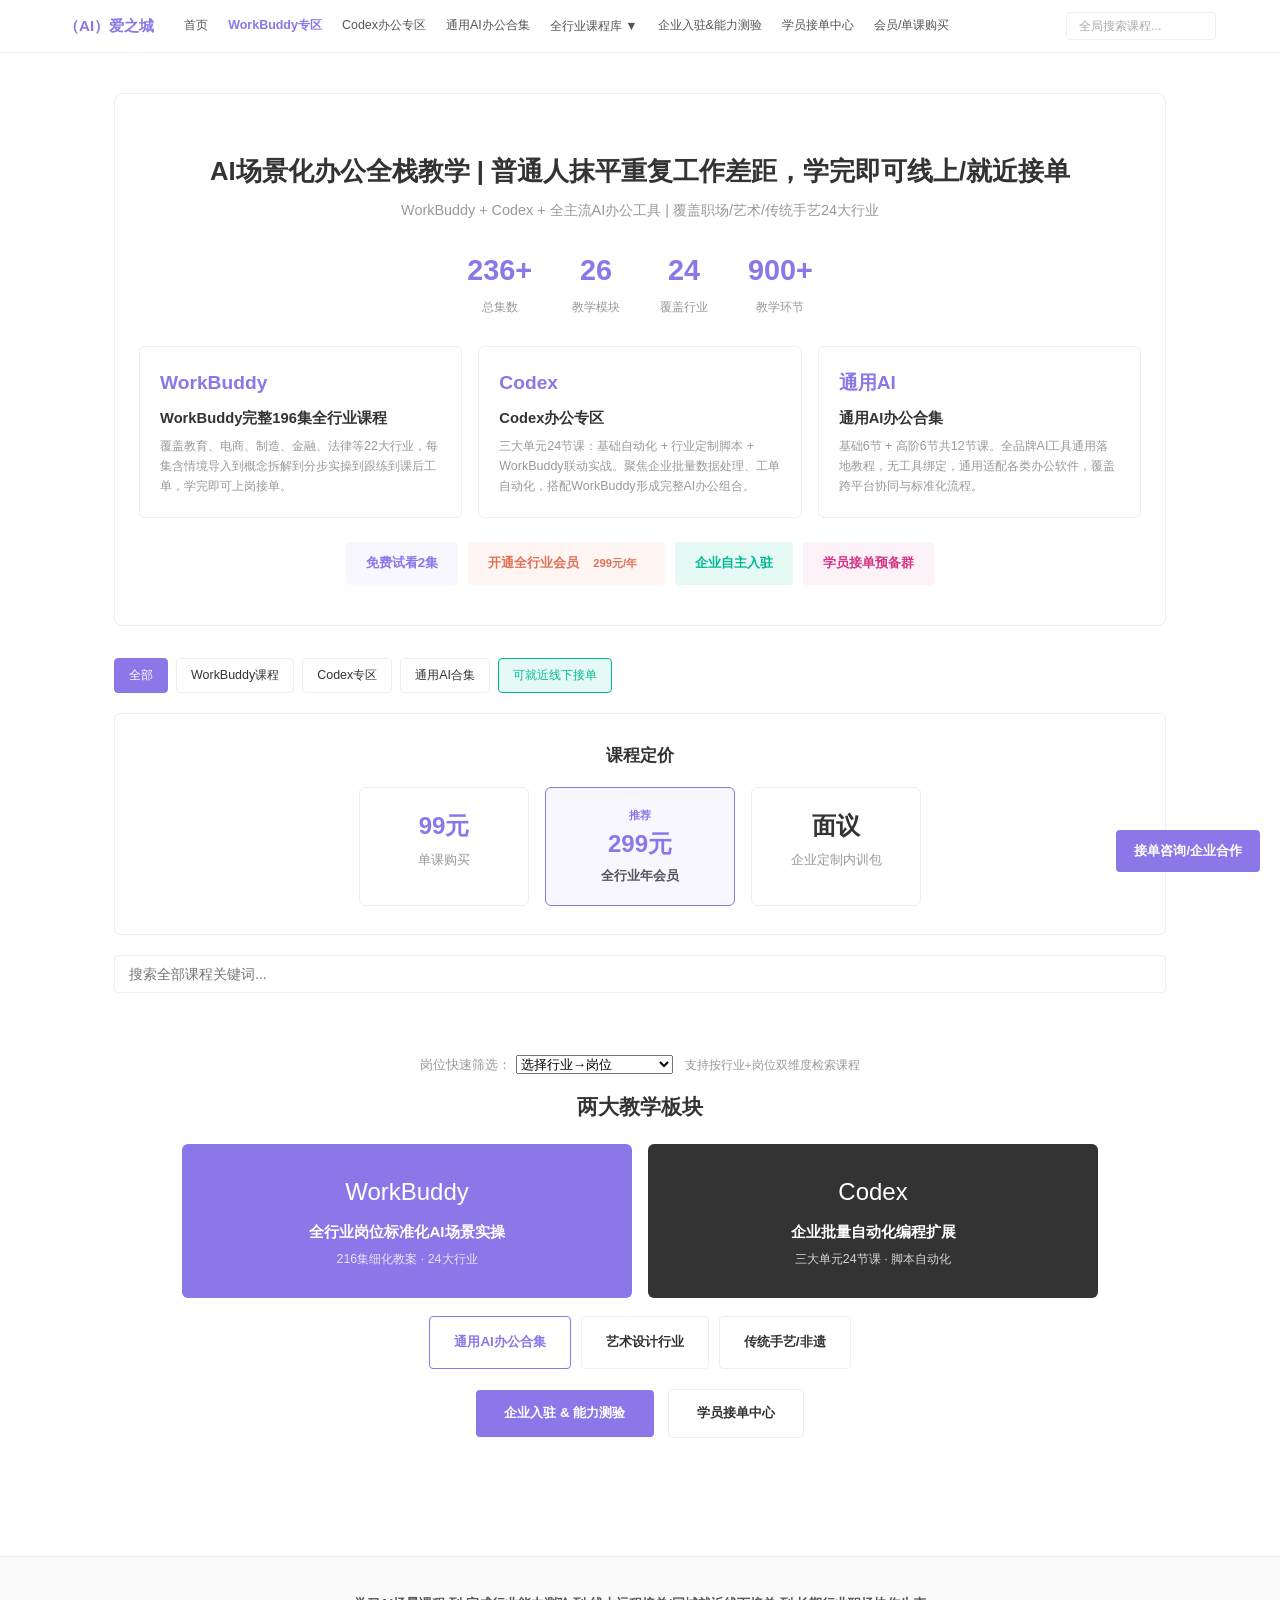
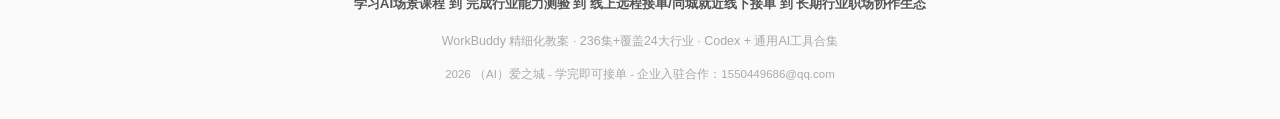
==== index.html @ 42a052f2 "rename: Codex编程办公专区 -> Codex办公专区" ====
<!DOCTYPE html>
<html lang="zh-CN">
<head>
<meta charset="UTF-8">
<meta name="viewport" content="width=device-width, initial-scale=1.0">
<title>（AI）爱之城 | WorkBuddy+Codex双板块</title>
<link rel="stylesheet" href="styles.css">
<style>

</style>
</head>
<body>
<div class="top-nav">
  <div class="top-nav-inner">
    <a href="index.html" class="logo">（AI）爱之城</a>
    <div class="nav-links">
      <a href="index.html">首页</a>
      <a href="workbuddy.html" class="accent">WorkBuddy专区</a>
      <a href="codex.html">Codex办公专区</a>
      <a href="ai-universal.html">通用AI办公合集</a>
      <div class="dropdown">
        <button class="dropbtn">全行业课程库 ▼</button>
        <div class="dropdown-content">
          <a href="workbuddy.html?ch=0">通用基础入门</a><a href="workbuddy.html?ch=1">教育/培训</a>
          <a href="workbuddy.html?ch=2">电商/零售</a><a href="workbuddy.html?ch=3">制造业/供应链</a>
          <a href="workbuddy.html?ch=4">商务/企业服务</a><a href="workbuddy.html?ch=5">IT/科技</a>
          <a href="workbuddy.html?ch=6">金融/财会</a><a href="workbuddy.html?ch=7">创意/营销</a>
          <a href="workbuddy.html?ch=8">医疗/卫生</a><a href="workbuddy.html?ch=9">法律/咨询</a>
          <a href="workbuddy.html?ch=10">新媒体/内容创作</a><a href="workbuddy.html?ch=11">餐饮/酒店</a>
          <a href="workbuddy.html?ch=12">房地产/建筑</a><a href="workbuddy.html?ch=13">物流/运输</a>
          <a href="workbuddy.html?ch=14">游戏/娱乐</a><a href="workbuddy.html?ch=15">农业/食品</a>
          <a href="workbuddy.html?ch=16">政府/公共服务</a><a href="workbuddy.html?ch=17">科研/学术</a>
          <a href="workbuddy.html?ch=18">Skills开发</a><a href="workbuddy.html?ch=19">Prompt Engineering</a>
          <a href="workbuddy.html?ch=20">AI工作流自动化</a><a href="workbuddy.html?ch=21">数据分析进阶</a>
          <a href="workbuddy.html?ch=22">AI安全与合规</a>
          <a href="workbuddy.html?ch=23">艺术设计行业</a><a href="workbuddy.html?ch=24">传统手艺/非遗</a>
        </div>
      </div>
      <a href="enterprise.html">企业入驻&amp;能力测验</a>
      <a href="order-center.html">学员接单中心</a>
      <a href="enterprise.html#pricing">会员/单课购买</a>
    </div>
    <div class="nav-search">
      <input type="text" id="navSearch" placeholder="全局搜索课程..." oninput="applyFilters()">
    </div>
  </div>
</div>
<div class="container">
<div class="header" id="home">
  <h1>AI场景化办公全栈教学 | 普通人抹平重复工作差距，学完即可线上/就近接单</h1>
  <p>WorkBuddy + Codex + 全主流AI办公工具 | 覆盖职场/艺术/传统手艺24大行业</p>
  <div class="stats">
    <div class="stat"><div class="num">236+</div><div class="label">总集数</div></div>
    <div class="stat"><div class="num">26</div><div class="label">教学模块</div></div>
    <div class="stat"><div class="num">24</div><div class="label">覆盖行业</div></div>
    <div class="stat"><div class="num">900+</div><div class="label">教学环节</div></div>
  </div>
  <div class="banner-cards">
    <div class="banner-card">
      <div class="bc-icon">WorkBuddy</div>
      <div class="bc-title">WorkBuddy完整196集全行业课程</div>
      <div class="bc-desc">覆盖教育、电商、制造、金融、法律等22大行业，每集含情境导入到概念拆解到分步实操到跟练到课后工单，学完即可上岗接单。</div>
    </div>
    <div class="banner-card">
      <div class="bc-icon">Codex</div>
      <div class="bc-title">Codex办公专区</div>
      <div class="bc-desc">三大单元24节课：基础自动化 + 行业定制脚本 + WorkBuddy联动实战。聚焦企业批量数据处理、工单自动化，搭配WorkBuddy形成完整AI办公组合。</div>
    </div>
    <div class="banner-card">
      <div class="bc-icon">通用AI</div>
      <div class="bc-title">通用AI办公合集</div>
      <div class="bc-desc">基础6节 + 高阶6节共12节课。全品牌AI工具通用落地教程，无工具绑定，通用适配各类办公软件，覆盖跨平台协同与标准化流程。</div>
    </div>
  </div>
  <div class="cta-row">
    <a href="index.html" class="cta-btn cta-free">免费试看2集</a>
    <a href="index.html" class="cta-btn cta-vip">开通全行业会员 <span class="price-tag price-299">299元/年</span></a>
    <a href="enterprise.html" class="cta-btn cta-enterprise">企业自主入驻</a>
    <a href="index.html" class="cta-btn cta-group">学员接单预备群</a>
  </div>
</div>



<div class="tag-bar" style="margin-top:12px;">
  <span class="tag-item active" onclick="tagFilter('all',this)">全部</span>
  <span class="tag-item" onclick="tagFilter('wb',this)">WorkBuddy课程</span>
  <span class="tag-item" onclick="tagFilter('codex',this)">Codex专区</span>
  <span class="tag-item" onclick="tagFilter('genai',this)">通用AI合集</span>
  <span class="tag-item tag-local" onclick="tagFilter('local',this)">可就近线下接单</span>
</div>



<div style="text-align:center;padding:28px 0;background:#fff;border:1px solid var(--border);border-radius:6px;margin:20px 0;">
<h3 style="font-size:1.05rem;margin-bottom:16px;font-weight:700;">课程定价</h3>
<div style="display:flex;gap:16px;justify-content:center;flex-wrap:wrap;">
<div style="background:var(--bg);border:1px solid var(--border);border-radius:6px;padding:18px;width:170px;">
<div style="font-size:1.5rem;font-weight:700;color:var(--accent);">99元</div>
<div style="font-size:0.82rem;color:var(--sub);margin-top:2px;">单课购买</div>
</div>
<div style="background:var(--accent-light);border:1px solid var(--accent);border-radius:6px;padding:18px;width:190px;">
<div style="font-size:0.68rem;color:var(--accent);font-weight:600;">推荐</div>
<div style="font-size:1.5rem;font-weight:700;color:var(--accent);">299元</div>
<div style="font-size:0.82rem;color:#555;font-weight:600;">全行业年会员</div>
</div>
<div style="background:var(--bg);border:1px solid var(--border);border-radius:6px;padding:18px;width:170px;">
<div style="font-size:1.5rem;font-weight:700;color:var(--text);">面议</div>
<div style="font-size:0.82rem;color:var(--sub);margin-top:2px;">企业定制内训包</div>
</div>
</div>
</div>
<div class="search-bar" style="margin:16px 0;"><input type="text" id="q" placeholder="搜索全部课程关键词..." oninput="var v=this.value.trim();if(v)window.location.href='workbuddy.html?q='+encodeURIComponent(v)"></div>
<div style="text-align:center;padding:30px 0;">

<div class="pos-filter" style="margin:12px 0;text-align:center;">
  <span style="font-size:0.82rem;color:var(--sub);">岗位快速筛选：</span>
  <select onchange="var v=this.value;if(v){var parts=v.split('|');window.location.href='workbuddy.html?ch='+parts[0];}">
    <option value="">选择行业→岗位</option>
    <option value="1|1">教育-教务管理专员</option><option value="1|2">教育-课程设计师</option>
    <option value="2|1">电商-电商运营专员</option><option value="2|2">电商-电商美工</option>
    <option value="3|1">制造-生产文员</option><option value="3|2">制造-质检专员</option>
    <option value="4|1">商务-商务助理</option><option value="4|2">商务-客户成功专员</option>
    <option value="5|1">IT-运维工程师助理</option><option value="5|2">IT-测试工程师助理</option>
    <option value="6|1">财会-出纳</option><option value="6|2">财会-税务会计</option>
    <option value="7|1">营销-文案策划</option><option value="7|2">营销-社媒运营</option>
    <option value="8|1">医疗-医疗文书专员</option>
    <option value="9|1">法律-法务助理</option>
    <option value="10|1">新媒体-内容编辑</option><option value="10|2">新媒体-视频剪辑助理</option>
    <option value="11|1">餐饮-门店店长助理</option>
    <option value="12|1">房地产-房产经纪人助理</option>
    <option value="13|1">物流-物流调度员</option>
    <option value="14|1">游戏-游戏运营</option>
    <option value="15|1">农业-农业数据员</option>
    <option value="16|1">政府-行政文秘</option>
    <option value="17|1">科研-科研助理</option>
    <option value="23|1">艺术设计-平面设计师</option><option value="23|2">艺术设计-短视频剪辑师</option>
    <option value="24|1">传统手艺-手作匠人</option><option value="24|2">传统手艺-线上运营专员</option>
  </select>
  <span style="font-size:0.72rem;color:var(--sub);margin-left:8px;">支持按行业+岗位双维度检索课程</span>
</div>

<h2 style="font-size:1.3rem;margin-bottom:20px;">两大教学板块</h2>
<div style="display:flex;gap:16px;justify-content:center;flex-wrap:wrap;">
<a href="workbuddy.html" style="flex:1;min-width:280px;max-width:450px;background:var(--accent);color:white;border-radius:6px;padding:28px;text-decoration:none;transition:opacity 0.15s;"><div style="font-size:1.5rem;margin-bottom:6px;">WorkBuddy</div><div style="font-size:0.95rem;font-weight:600;">全行业岗位标准化AI场景实操</div><div style="font-size:0.78rem;opacity:0.8;margin-top:4px;">216集细化教案 · 24大行业</div></a>
<a href="codex.html" style="flex:1;min-width:280px;max-width:450px;background:var(--text);color:white;border-radius:6px;padding:28px;text-decoration:none;transition:opacity 0.15s;"><div style="font-size:1.5rem;margin-bottom:6px;">Codex</div><div style="font-size:0.95rem;font-weight:600;">企业批量自动化编程扩展</div><div style="font-size:0.78rem;opacity:0.8;margin-top:4px;">三大单元24节课 · 脚本自动化</div></a>
</div>
<div style="display:flex;gap:10px;justify-content:center;flex-wrap:wrap;margin-top:18px;">
<a href="ai-universal.html" style="background:#fff;border:1px solid var(--accent);border-radius:4px;padding:14px 24px;text-decoration:none;color:var(--accent);font-weight:600;font-size:0.84rem;">通用AI办公合集</a>
<a href="workbuddy.html?ch=23" style="background:#fff;border:1px solid var(--border);border-radius:4px;padding:14px 24px;text-decoration:none;color:var(--text);font-weight:600;font-size:0.84rem;">艺术设计行业</a>
<a href="workbuddy.html?ch=24" style="background:#fff;border:1px solid var(--border);border-radius:4px;padding:14px 24px;text-decoration:none;color:var(--text);font-weight:600;font-size:0.84rem;">传统手艺/非遗</a>
</div>
<div style="margin-top:20px;">
<a href="enterprise.html" style="display:inline-block;background:var(--accent);color:white;border-radius:4px;padding:12px 28px;text-decoration:none;font-weight:600;font-size:0.84rem;">企业入驻 & 能力测验</a>
<a href="order-center.html" style="display:inline-block;margin-left:10px;background:#fff;border:1px solid var(--border);color:var(--text);border-radius:4px;padding:12px 28px;text-decoration:none;font-weight:600;font-size:0.84rem;">学员接单中心</a>
</div>
</div>
</div>
<div class="footer-enhanced">
  <div class="footer-path">学习AI场景课程 到 完成行业能力测验 到 线上远程接单/同城就近线下接单 到 长期行业职场协作生态</div>
  <p style="margin-top:10px;">WorkBuddy 精细化教案 · 236集+覆盖24大行业 · Codex + 通用AI工具合集</p>
  <p style="margin-top:6px;font-size:0.72rem;">2026 （AI）爱之城 - 学完即可接单 - 企业入驻合作：1550449686@qq.com</p>
</div>
<a href="enterprise.html" class="float-btn">接单咨询/企业合作</a>
<script>

</script>
</body>
</html>
---- styles.css ----
/* V8.0 Minimalist Design System */
:root {
  --bg: #ffffff;
  --card: #ffffff;
  --text: #333;
  --sub: #999;
  --border: #eee;
  --accent: #8b77e8;
  --accent-light: #f8f6ff;
  --green: #00b894;
  --gold: #e17055;
  --gold-light: #fff5f3;
}

* { margin: 0; padding: 0; box-sizing: border-box; }

body {
  font-family: -apple-system, BlinkMacSystemFont, 'Segoe UI', 'PingFang SC', 'Microsoft YaHei', sans-serif;
  background: var(--bg);
  color: var(--text);
  line-height: 1.7;
  font-size: 15px;
}

.container { max-width: 1100px; margin: 0 auto; padding: 40px 24px; }

/* ====== Navigation ====== */
.top-nav {
  background: #fff;
  border-bottom: 1px solid var(--border);
  position: sticky;
  top: 0;
  z-index: 1000;
}
.top-nav-inner {
  max-width: 1200px;
  margin: 0 auto;
  display: flex;
  align-items: center;
  padding: 0 24px;
  height: 52px;
  gap: 4px;
}
.top-nav .logo {
  font-weight: 700;
  font-size: 0.95rem;
  color: var(--accent);
  text-decoration: none;
  margin-right: 16px;
  white-space: nowrap;
}
.top-nav .nav-links { display: flex; align-items: center; gap: 0; flex-wrap: wrap; flex: 1; }
.top-nav .nav-links a, .top-nav .dropbtn {
  color: #555;
  text-decoration: none;
  font-size: 0.78rem;
  padding: 8px 10px;
  border-radius: 4px;
  white-space: nowrap;
  transition: all 0.15s;
  cursor: pointer;
  border: none;
  background: none;
  font-family: inherit;
}
.top-nav .nav-links a:hover, .top-nav .dropbtn:hover { color: var(--accent); background: var(--accent-light); }
.top-nav .nav-links a.accent { color: var(--accent); font-weight: 600; }
.top-nav .nav-search { margin-left: auto; }
.top-nav .nav-search input {
  padding: 6px 12px;
  border: 1px solid var(--border);
  border-radius: 4px;
  font-size: 0.78rem;
  width: 150px;
  background: var(--bg);
  color: var(--text);
  outline: none;
  transition: border-color 0.2s;
}
.top-nav .nav-search input:focus { border-color: var(--accent); }
.top-nav .nav-search input::placeholder { color: #aaa; }

.dropdown { position: relative; display: inline-block; }
.dropdown-content {
  display: none;
  position: absolute;
  top: 100%;
  left: 0;
  background: #fff;
  min-width: 280px;
  border: 1px solid var(--border);
  border-radius: 6px;
  box-shadow: 0 2px 8px rgba(0,0,0,0.06);
  z-index: 1001;
  padding: 6px 0;
  columns: 2;
}
.dropdown:hover .dropdown-content { display: block; }
.dropdown-content a {
  display: block;
  padding: 6px 14px;
  font-size: 0.74rem;
  color: #555;
  text-decoration: none;
  break-inside: avoid;
}
.dropdown-content a:hover { background: var(--accent-light); color: var(--accent); }

@media(max-width:768px){
  .top-nav-inner { flex-wrap: wrap; height: auto; padding: 8px 12px; }
  .top-nav .nav-search { margin-left: 0; width: 100%; }
  .top-nav .nav-search input { width: 100%; }
}

/* ====== Header/Banner ====== */
.header {
  text-align: center;
  padding: 60px 24px 40px;
  background: #fff;
  border: 1px solid var(--border);
  border-radius: 8px;
  margin-bottom: 32px;
}
.header h1 {
  font-size: 1.6rem;
  font-weight: 700;
  color: var(--text);
  margin-bottom: 8px;
  line-height: 1.4;
}
.header p { color: var(--sub); font-size: 0.9rem; }
.header .stats {
  display: flex;
  justify-content: center;
  gap: 40px;
  margin-top: 24px;
  flex-wrap: wrap;
}
.header .stat { text-align: center; }
.header .stat .num { font-size: 1.8rem; font-weight: 700; color: var(--accent); }
.header .stat .label { font-size: 0.78rem; color: var(--sub); margin-top: 2px; }

/* ====== Banner Cards ====== */
.banner-cards {
  display: grid;
  grid-template-columns: repeat(3, 1fr);
  gap: 16px;
  margin-top: 28px;
}
.banner-card {
  background: var(--bg);
  border: 1px solid var(--border);
  border-radius: 6px;
  padding: 20px;
  text-align: left;
}
.banner-card .bc-icon { font-size: 1.2rem; margin-bottom: 6px; color: var(--accent); font-weight: 700; }
.banner-card .bc-title { font-weight: 700; font-size: 0.92rem; margin-bottom: 6px; color: var(--text); }
.banner-card .bc-desc { font-size: 0.78rem; color: var(--sub); line-height: 1.6; }
@media(max-width:768px){ .banner-cards{grid-template-columns:1fr;} }

/* ====== CTA Buttons ====== */
.cta-row { display: flex; gap: 10px; margin-top: 24px; flex-wrap: wrap; justify-content: center; }
.cta-btn {
  display: inline-flex;
  align-items: center;
  gap: 6px;
  padding: 10px 20px;
  border-radius: 4px;
  font-weight: 600;
  font-size: 0.84rem;
  text-decoration: none;
  transition: all 0.15s;
  border: none;
  cursor: pointer;
}
.cta-free { background: var(--accent-light); color: var(--accent); }
.cta-free:hover { background: #e8e0ff; }
.cta-vip { background: var(--gold-light); color: var(--gold); }
.cta-vip:hover { background: #ffe8e0; }
.cta-enterprise { background: #e6faf5; color: var(--green); }
.cta-enterprise:hover { background: #d0f5ea; }
.cta-group { background: #fdf2f8; color: #d63384; }
.cta-group:hover { background: #fce4ec; }

/* ====== Search & Tags ====== */
.search-bar { display: flex; gap: 10px; margin-bottom: 20px; flex-wrap: wrap; }
.search-bar input {
  flex: 1;
  min-width: 200px;
  padding: 10px 14px;
  border: 1px solid var(--border);
  border-radius: 4px;
  font-size: 0.88rem;
  outline: none;
  background: #fff;
  transition: border-color 0.2s;
}
.search-bar input:focus { border-color: var(--accent); }
.search-bar select {
  padding: 10px 14px;
  border: 1px solid var(--border);
  border-radius: 4px;
  font-size: 0.88rem;
  background: #fff;
}

.tag-bar { display: flex; gap: 8px; margin-bottom: 20px; flex-wrap: wrap; }
.tag-item {
  padding: 6px 14px;
  border-radius: 4px;
  font-size: 0.78rem;
  cursor: pointer;
  border: 1px solid var(--border);
  background: #fff;
  transition: all 0.15s;
}
.tag-item:hover { border-color: var(--accent); color: var(--accent); }
.tag-item.active { background: var(--accent); color: #fff; border-color: var(--accent); }
.tag-local { background: #e6faf5; color: var(--green); border-color: var(--green); }

/* ====== Chapter Tabs ====== */
.ch-tabs { display: flex; gap: 4px; margin-bottom: 20px; flex-wrap: wrap; }
.ch-tabs button {
  padding: 6px 12px;
  border: 1px solid var(--border);
  border-radius: 4px;
  cursor: pointer;
  font-size: 0.76rem;
  background: #fff;
  color: var(--sub);
  white-space: nowrap;
  transition: all 0.15s;
}
.ch-tabs button:hover { border-color: var(--accent); color: var(--accent); }
.ch-tabs button.active { background: var(--accent); color: #fff; border-color: var(--accent); }

/* ====== TOC Table ====== */
.toc {
  background: var(--card);
  border: 1px solid var(--border);
  border-radius: 6px;
  padding: 24px;
  margin-bottom: 28px;
  overflow-x: auto;
}
.toc h3 { font-size: 1rem; margin-bottom: 14px; font-weight: 700; }
.toc table { width: 100%; border-collapse: collapse; }
.toc th { text-align: left; padding: 8px 10px; border-bottom: 1px solid var(--border); font-size: 0.78rem; color: var(--sub); font-weight: 600; }
.toc td { padding: 8px 10px; border-bottom: 1px solid #f5f5f5; font-size: 0.84rem; }

/* ====== Category Grid & Cards ====== */
.category-grid {
  display: grid;
  grid-template-columns: repeat(auto-fill, minmax(480px, 1fr));
  gap: 20px;
}
.category-card {
  background: var(--card);
  border: 1px solid var(--border);
  border-radius: 8px;
  padding: 24px;
}
.category-card.hidden { display: none; }
.card-header {
  display: flex;
  align-items: center;
  gap: 10px;
  margin-bottom: 12px;
  cursor: pointer;
  user-select: none;
}
.card-header:hover { background: #fafafa; border-radius: 4px; }
.card-emoji { font-size: 1.1rem; line-height: 1; font-weight: 500; color: var(--accent); }
.card-title { font-size: 1rem; font-weight: 700; }
.card-sub { font-size: 0.78rem; color: var(--sub); }
.card-toggle { font-size: 1rem; margin-left: auto; transition: transform 0.2s; color: var(--sub); }
.category-card.collapsed .ep-list,
.category-card.collapsed .order-hint,
.category-card.collapsed .ability-test-block { display: none; }
.category-card.collapsed .card-toggle { transform: rotate(-90deg); }

/* ====== Episode List ====== */
.ep-list { list-style: none; }
.ep-item {
  border-radius: 4px;
  margin-bottom: 4px;
  border: 1px solid transparent;
}
.ep-item.hidden { display: none; }
.ep-head {
  display: flex;
  align-items: center;
  gap: 8px;
  padding: 8px 10px;
  cursor: pointer;
  user-select: none;
  border-radius: 4px;
  transition: background 0.15s;
}
.ep-head:hover { background: #f8f8f8; }
.ep-num { font-size: 0.78rem; color: var(--accent); font-weight: 600; min-width: 42px; }
.ep-info { flex: 1; min-width: 0; }
.ep-title { font-weight: 600; font-size: 0.85rem; color: var(--text); }
.ep-meta { font-size: 0.72rem; color: var(--sub); }
.ep-arr { font-size: 0.7rem; color: var(--sub); transition: transform 0.2s; }
.ep-item.open .ep-arr { transform: rotate(180deg); }
.ep-body { display: none; padding: 0 10px 10px; }
.ep-item.open .ep-body { display: block; }
.ep-body .seg { margin-top: 8px; }
.ep-body .sn { font-weight: 600; font-size: 0.8rem; color: var(--accent); }
.ep-body .sc { font-size: 0.78rem; color: #555; line-height: 1.7; margin-top: 2px; }

/* ====== Work Order Block ====== */
.work-order-block {
  border: 1px dashed var(--border);
  border-radius: 4px;
  padding: 14px;
  margin-top: 12px;
  background: #fafafa;
}
.work-order-block .wo-title { font-weight: 700; font-size: 0.84rem; color: var(--text); margin-bottom: 4px; }
.work-order-block .wo-desc { font-size: 0.76rem; color: var(--sub); line-height: 1.6; }
.work-order-block .wo-btn {
  display: inline-block;
  margin-top: 8px;
  padding: 6px 16px;
  background: #fff;
  border: 1px solid var(--accent);
  color: var(--accent);
  border-radius: 4px;
  font-size: 0.74rem;
  font-weight: 600;
  text-decoration: none;
  transition: all 0.15s;
}
.work-order-block .wo-btn:hover { background: var(--accent); color: #fff; }

/* ====== Ability Test Block ====== */
.ability-test-block {
  border: 1px solid var(--border);
  border-radius: 6px;
  padding: 18px;
  margin-top: 18px;
  background: var(--card);
}
.ability-test-block .at-title { font-weight: 700; color: var(--accent); font-size: 0.88rem; margin-bottom: 4px; }
.ability-test-block .at-desc { font-size: 0.76rem; color: var(--sub); line-height: 1.6; }
.ability-test-block .at-btns { display: flex; gap: 10px; margin-top: 12px; flex-wrap: wrap; }
.at-btn { padding: 8px 18px; border-radius: 4px; font-size: 0.78rem; font-weight: 600; text-decoration: none; transition: all 0.15s; cursor: pointer; display: inline-block; }
.at-btn-free { background: var(--accent); color: #fff; border: 1px solid var(--accent); }
.at-btn-free:hover { opacity: 0.88; }
.at-btn-pro { background: #fff; border: 1px solid var(--accent); color: var(--accent); }
.at-btn-pro:hover { background: var(--accent-light); }

/* ====== Job Panel ====== */
.job-panel {
  margin-top: 16px;
  border: 1px solid var(--border);
  border-radius: 6px;
  overflow: hidden;
}
.job-header {
  cursor: pointer;
  padding: 10px 14px;
  background: #fafafa;
  font-weight: 600;
  font-size: 0.84rem;
  color: var(--accent);
  display: flex;
  align-items: center;
  gap: 6px;
  user-select: none;
  border-bottom: 1px solid var(--border);
}
.job-header:hover { background: var(--accent-light); }
.job-icon { font-size: 0.85rem; transition: transform 0.2s; }
.job-panel.job-open .job-icon { transform: rotate(45deg); }
.job-body { display: none; padding: 16px; }
.job-panel.job-open .job-body { display: block; }
.job-layer { margin-bottom: 16px; }
.job-layer-title {
  font-weight: 700;
  font-size: 0.84rem;
  color: var(--text);
  padding-bottom: 6px;
  border-bottom: 1px solid var(--border);
  margin-bottom: 10px;
}
.job-dept {
  margin: 8px 0 8px 20px;
  padding: 0;
  border-left: 1px solid var(--border);
  padding-left: 12px;
}
.job-dept-title { font-weight: 600; font-size: 0.78rem; color: #555; margin-bottom: 4px; }
.job-item {
  border-bottom: 1px solid #f5f5f5;
  padding: 10px 0;
  margin-bottom: 0;
}
.job-item:last-child { border-bottom: none; }
.job-pos { font-weight: 600; font-size: 0.8rem; color: var(--text); display: flex; align-items: center; gap: 6px; }
.job-badge {
  font-size: 0.62rem;
  background: var(--accent-light);
  color: var(--accent);
  padding: 1px 6px;
  border-radius: 3px;
  font-weight: 600;
}
.job-sc { font-size: 0.76rem; color: var(--sub); line-height: 1.8; margin-top: 4px; }
.job-note { font-size: 0.68rem; color: #bbb; margin-top: 4px; }

/* ====== Positions Section (legacy, now replaced by job-panel) ====== */
.positions-section { margin-top: 12px; border-top: 1px solid var(--border); padding-top: 8px; }
.pos-section-header { cursor: pointer; padding: 8px 12px; background: #fafafa; border-radius: 4px; font-weight: 600; font-size: 0.84rem; color: var(--accent); display: flex; align-items: center; gap: 6px; border: 1px solid var(--border); }
.pos-section-header:hover { background: var(--accent-light); }
.pos-section-body { display: none; }
.positions-section.pos-section-open .pos-section-body { display: block; }
.position-card { border: 1px solid var(--border); border-radius: 4px; margin: 6px 0; background: #fafafa; }
.pos-header { cursor: pointer; padding: 8px 12px; display: flex; align-items: center; gap: 6px; }
.pos-header:hover { background: #f0f0f0; }
.position-card.pos-open .pos-icon { transform: rotate(45deg); }
.pos-body { display: none; padding: 0 12px 10px; }
.position-card.pos-open .pos-body { display: block; }

/* ====== Section Divider ====== */
.section-divider { text-align: center; padding: 40px 0 16px; }
.section-divider h2 { font-size: 1.4rem; color: var(--text); font-weight: 700; }
.section-divider p { font-size: 0.84rem; color: var(--sub); margin-top: 6px; }

/* ====== Enterprise Section ====== */
.enterprise-section {
  background: #fff;
  border: 1px solid var(--border);
  border-radius: 8px;
  padding: 36px;
  margin: 28px 0;
}
.enterprise-section h2 { font-size: 1.3rem; font-weight: 700; margin-bottom: 20px; }
.enterprise-grid {
  display: grid;
  grid-template-columns: repeat(auto-fill, minmax(260px, 1fr));
  gap: 14px;
}
.enterprise-card {
  background: var(--bg);
  border: 1px solid var(--border);
  border-radius: 6px;
  padding: 18px;
}
.enterprise-card h4 { font-size: 0.92rem; font-weight: 700; margin-bottom: 8px; }
.enterprise-card p, .enterprise-card li { font-size: 0.8rem; color: #555; line-height: 1.7; }
.enterprise-card ul { padding-left: 18px; }

/* ====== Pricing ====== */
.price-tag {
  display: inline-block;
  padding: 2px 8px;
  border-radius: 3px;
  font-size: 0.7rem;
  font-weight: 600;
}
.price-299 { background: var(--gold-light); color: var(--gold); }

/* ====== Order Hint ====== */
.order-hint {
  font-size: 0.72rem;
  color: var(--sub);
  margin-top: 4px;
}

/* ====== Float Button ====== */
.float-btn {
  position: fixed;
  right: 20px;
  bottom: 28px;
  background: var(--accent);
  color: #fff;
  padding: 10px 18px;
  border-radius: 4px;
  font-size: 0.8rem;
  font-weight: 600;
  z-index: 999;
  text-decoration: none;
  white-space: nowrap;
  transition: opacity 0.15s;
}
.float-btn:hover { opacity: 0.85; }

/* ====== Footer ====== */
.footer-enhanced {
  background: #fafafa;
  color: #aaa;
  text-align: center;
  padding: 32px 20px;
  margin-top: 48px;
  border-radius: 0;
  font-size: 0.78rem;
  line-height: 2.2;
  border-top: 1px solid var(--border);
}
.footer-enhanced .footer-path { color: #555; font-weight: 600; font-size: 0.84rem; }

/* ====== Info ====== */
.info { font-size: 0.82rem; color: var(--sub); margin-bottom: 16px; }

/* ====== Mobile ====== */
@media(max-width:768px){
  .header h1 { font-size: 1.2rem; }
  .category-grid { grid-template-columns: 1fr; }
  .container { padding: 20px 12px; }
  .header { padding: 36px 16px; }
  .header .stats { gap: 20px; }
  .header .stat .num { font-size: 1.4rem; }
}

/* ====== Anchor cleanup ====== */
a, button, .card-header, .ep-head, .ch-tabs button, .tag-item, .cta-btn,
.dropbtn, .at-btn, .wo-btn, .float-btn, .nav-links a { cursor: pointer; transition: all 0.15s ease; }


/* ====== Smooth transition defaults ====== */
.top-nav, .category-card, .job-panel, .ability-test-block, .float-btn { transition: opacity 0.2s ease; }
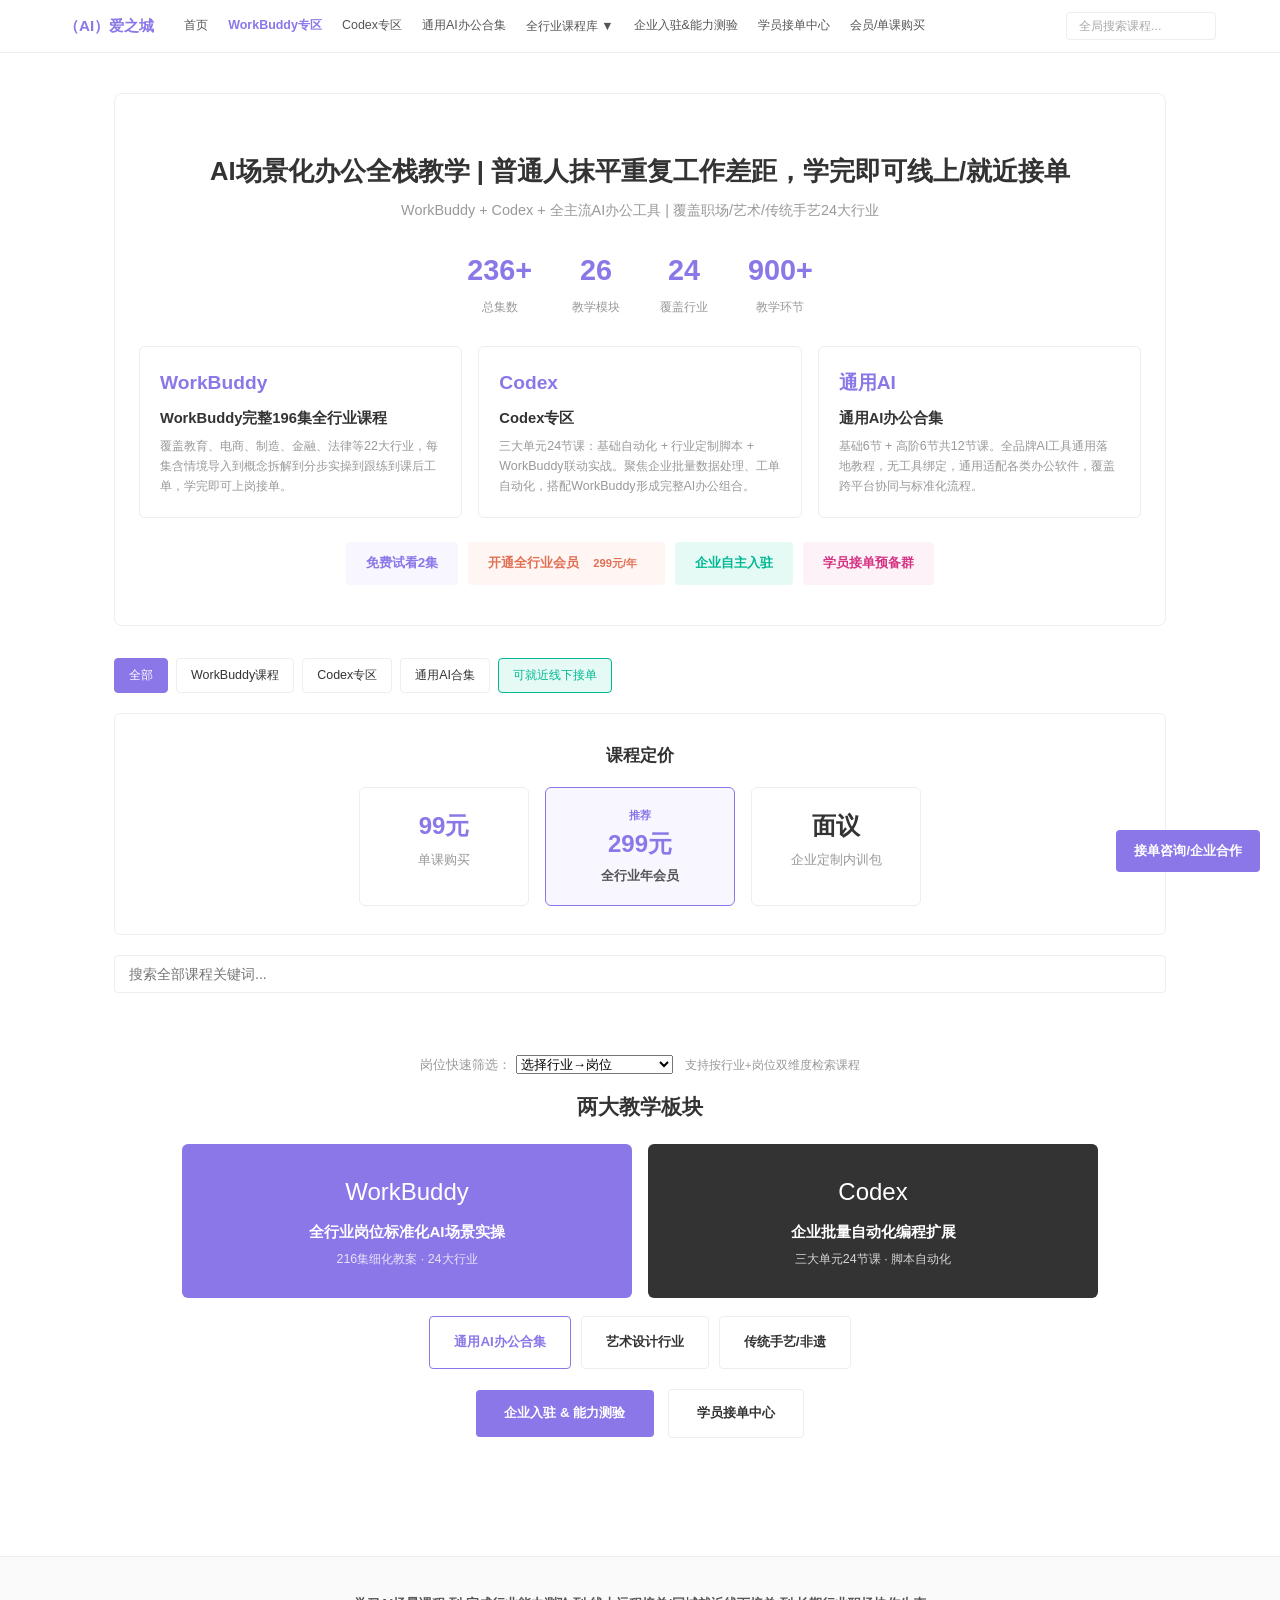
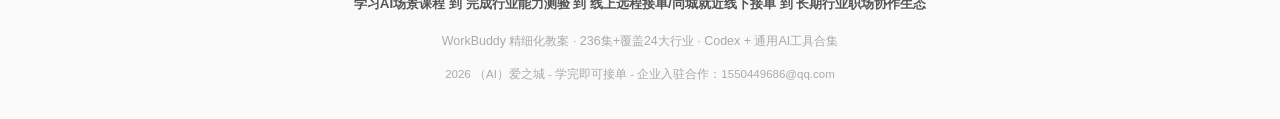
==== commit 5a86abc6: "rename: Codex办公专区 -> Codex专区" ====
--- a/index.html
+++ b/index.html
@@ -16,7 +16,7 @@
     <div class="nav-links">
       <a href="index.html">首页</a>
       <a href="workbuddy.html" class="accent">WorkBuddy专区</a>
-      <a href="codex.html">Codex办公专区</a>
+      <a href="codex.html">Codex专区</a>
       <a href="ai-universal.html">通用AI办公合集</a>
       <div class="dropdown">
         <button class="dropbtn">全行业课程库 ▼</button>
@@ -63,7 +63,7 @@
     </div>
     <div class="banner-card">
       <div class="bc-icon">Codex</div>
-      <div class="bc-title">Codex办公专区</div>
+      <div class="bc-title">Codex专区</div>
       <div class="bc-desc">三大单元24节课：基础自动化 + 行业定制脚本 + WorkBuddy联动实战。聚焦企业批量数据处理、工单自动化，搭配WorkBuddy形成完整AI办公组合。</div>
     </div>
     <div class="banner-card">
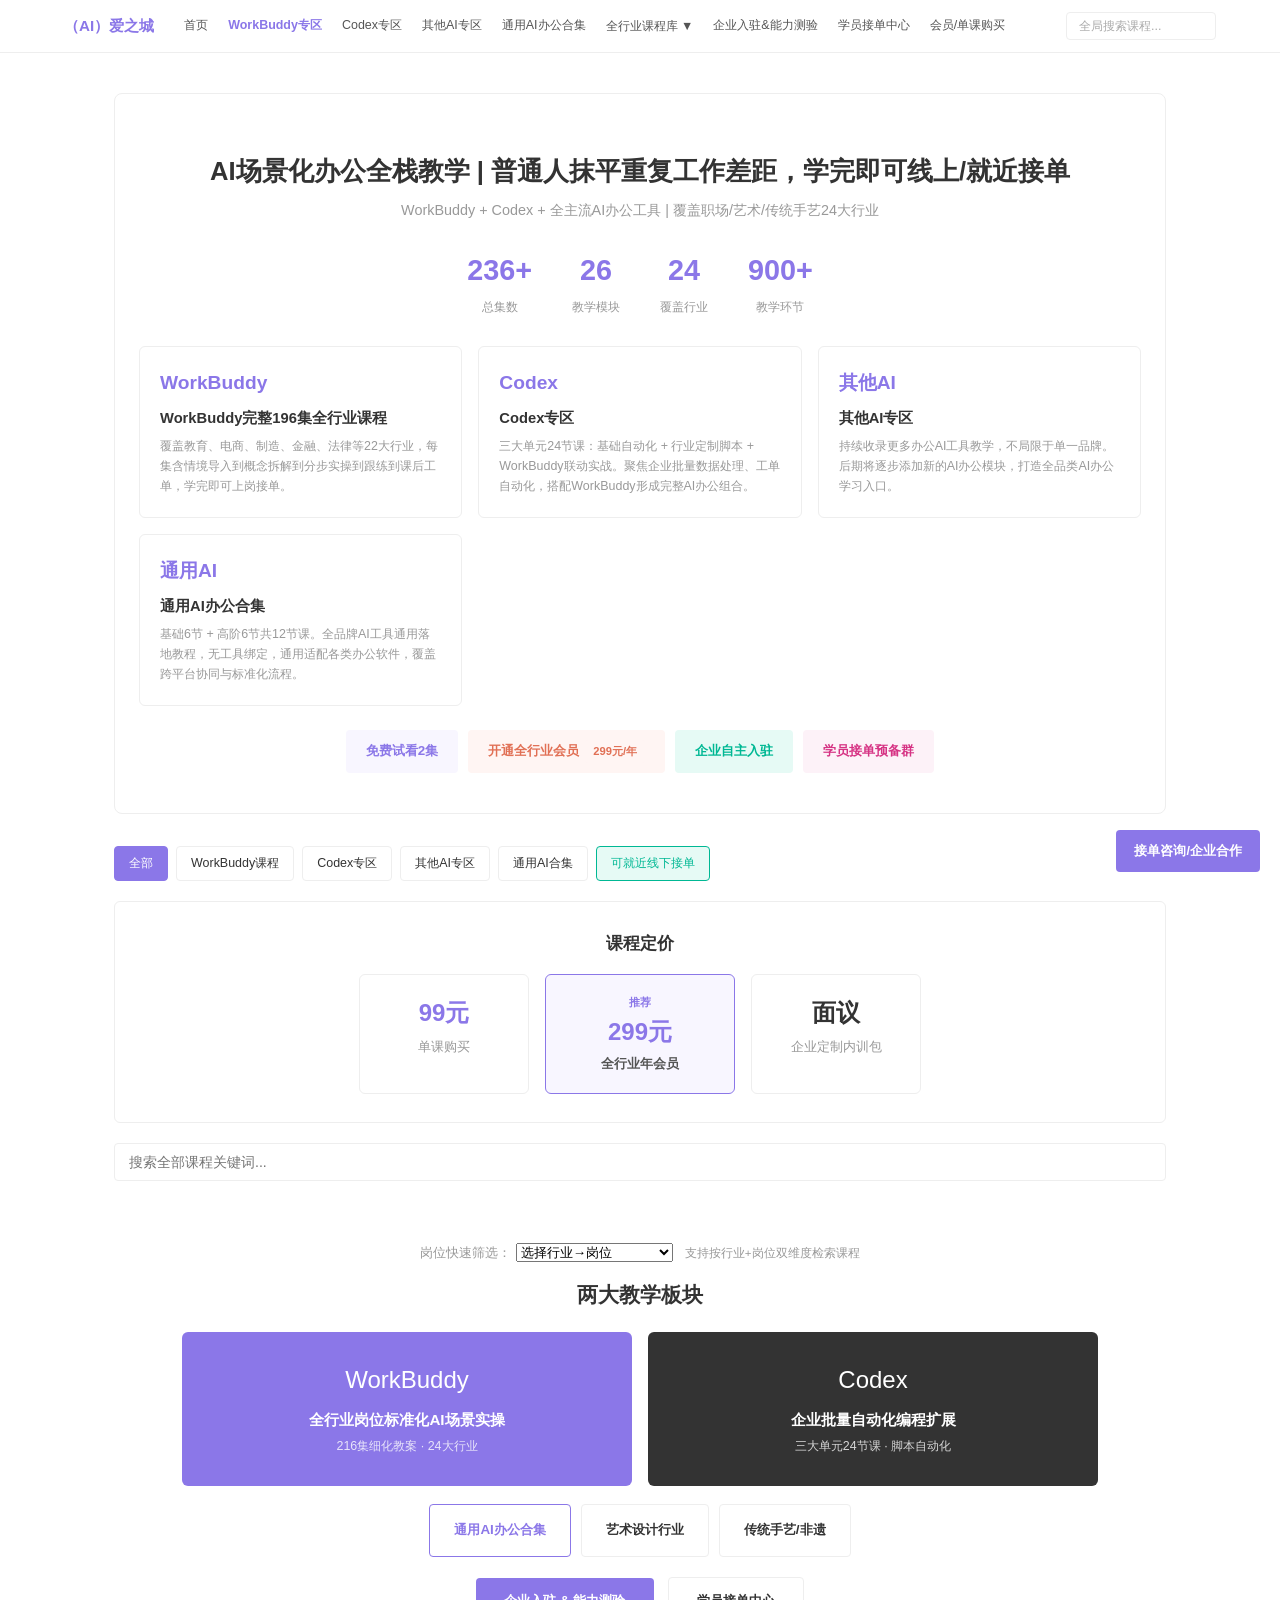
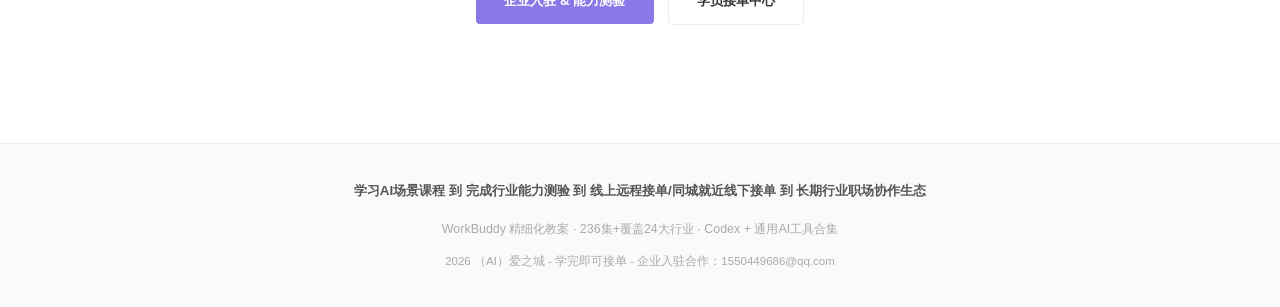
==== commit 6b3cd6d3: "新增: 其他AI专区板块-独立页面+导航入口+首页卡片+标签+自适应4列布局" ====
--- a/index.html
+++ b/index.html
@@ -17,6 +17,7 @@
       <a href="index.html">首页</a>
       <a href="workbuddy.html" class="accent">WorkBuddy专区</a>
       <a href="codex.html">Codex专区</a>
+      <a href="other-ai.html">其他AI专区</a>
       <a href="ai-universal.html">通用AI办公合集</a>
       <div class="dropdown">
         <button class="dropbtn">全行业课程库 ▼</button>
@@ -67,6 +68,11 @@
       <div class="bc-desc">三大单元24节课：基础自动化 + 行业定制脚本 + WorkBuddy联动实战。聚焦企业批量数据处理、工单自动化，搭配WorkBuddy形成完整AI办公组合。</div>
     </div>
     <div class="banner-card">
+      <div class="bc-icon">其他AI</div>
+      <div class="bc-title">其他AI专区</div>
+      <div class="bc-desc">持续收录更多办公AI工具教学，不局限于单一品牌。后期将逐步添加新的AI办公模块，打造全品类AI办公学习入口。</div>
+    </div>
+    <div class="banner-card">
       <div class="bc-icon">通用AI</div>
       <div class="bc-title">通用AI办公合集</div>
       <div class="bc-desc">基础6节 + 高阶6节共12节课。全品牌AI工具通用落地教程，无工具绑定，通用适配各类办公软件，覆盖跨平台协同与标准化流程。</div>
@@ -86,6 +92,7 @@
   <span class="tag-item active" onclick="tagFilter('all',this)">全部</span>
   <span class="tag-item" onclick="tagFilter('wb',this)">WorkBuddy课程</span>
   <span class="tag-item" onclick="tagFilter('codex',this)">Codex专区</span>
+  <span class="tag-item" onclick="tagFilter('other',this)">其他AI专区</span>
   <span class="tag-item" onclick="tagFilter('genai',this)">通用AI合集</span>
   <span class="tag-item tag-local" onclick="tagFilter('local',this)">可就近线下接单</span>
 </div>
--- a/styles.css
+++ b/styles.css
@@ -143,7 +143,7 @@
 /* ====== Banner Cards ====== */
 .banner-cards {
   display: grid;
-  grid-template-columns: repeat(3, 1fr);
+  grid-template-columns: repeat(auto-fill, minmax(240px, 1fr));
   gap: 16px;
   margin-top: 28px;
 }
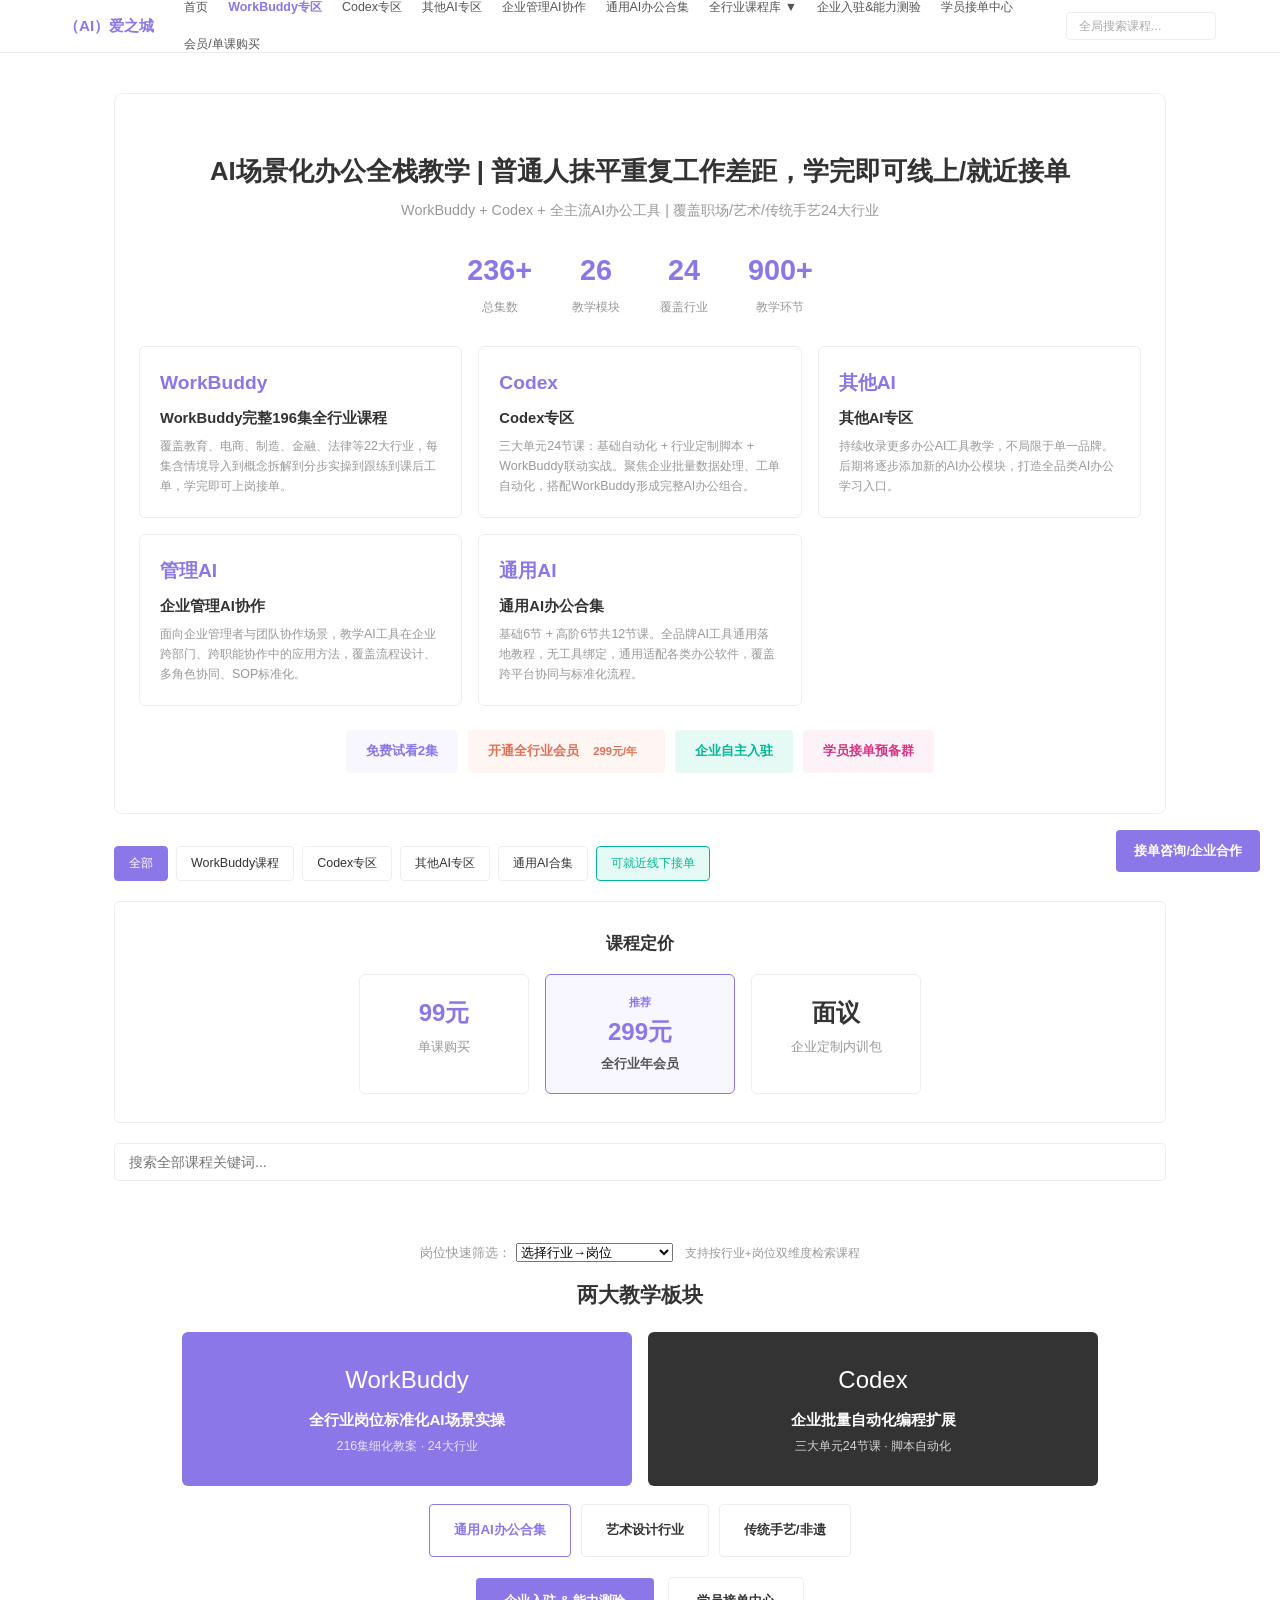
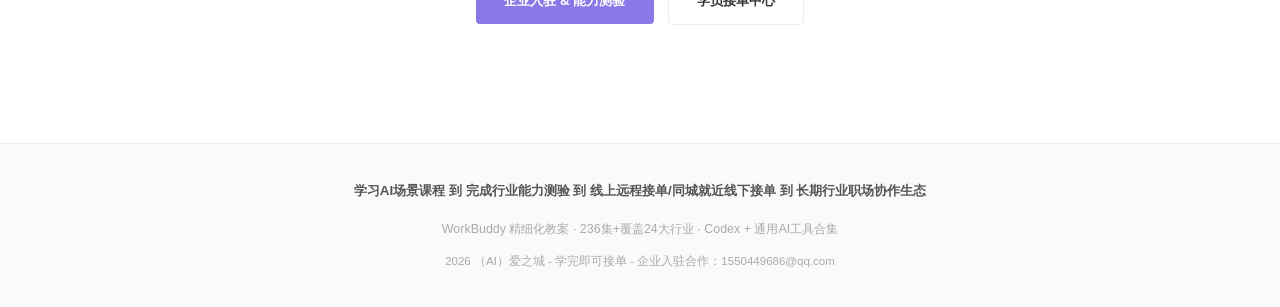
==== commit 75954e95: "新增: 企业管理AI协作板块-8集课程(协作基础+流程设计)-三级岗位体系" ====
--- a/index.html
+++ b/index.html
@@ -18,6 +18,7 @@
       <a href="workbuddy.html" class="accent">WorkBuddy专区</a>
       <a href="codex.html">Codex专区</a>
       <a href="other-ai.html">其他AI专区</a>
+      <a href="enterprise-ai.html">企业管理AI协作</a>
       <a href="ai-universal.html">通用AI办公合集</a>
       <div class="dropdown">
         <button class="dropbtn">全行业课程库 ▼</button>
@@ -71,6 +72,11 @@
       <div class="bc-icon">其他AI</div>
       <div class="bc-title">其他AI专区</div>
       <div class="bc-desc">持续收录更多办公AI工具教学，不局限于单一品牌。后期将逐步添加新的AI办公模块，打造全品类AI办公学习入口。</div>
+    </div>
+    <div class="banner-card">
+      <div class="bc-icon">管理AI</div>
+      <div class="bc-title">企业管理AI协作</div>
+      <div class="bc-desc">面向企业管理者与团队协作场景，教学AI工具在企业跨部门、跨职能协作中的应用方法，覆盖流程设计、多角色协同、SOP标准化。</div>
     </div>
     <div class="banner-card">
       <div class="bc-icon">通用AI</div>
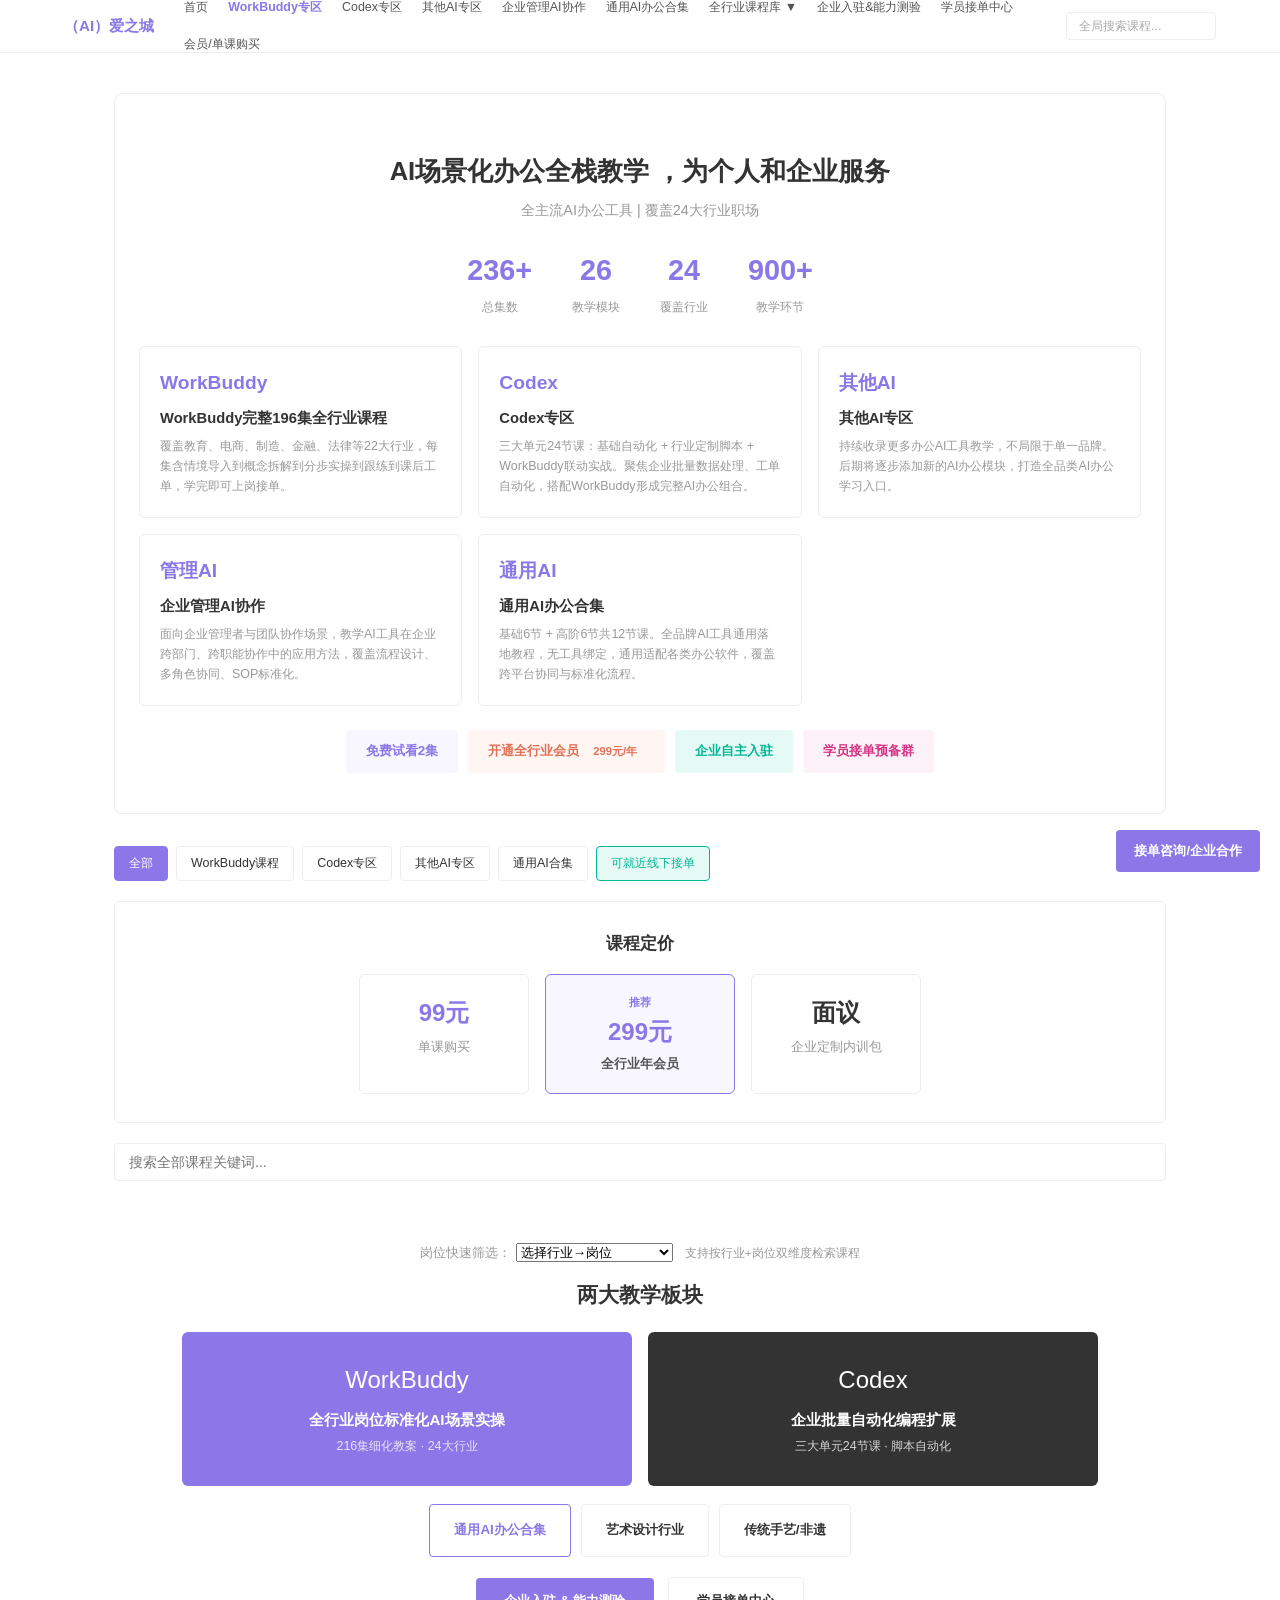
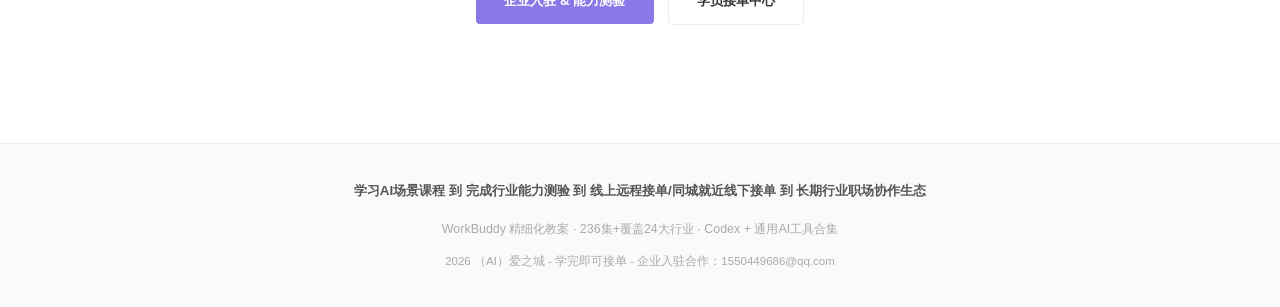
==== commit 8eaa3ae6: "首页文案调整: 标题+副标题精简" ====
--- a/index.html
+++ b/index.html
@@ -49,8 +49,8 @@
 </div>
 <div class="container">
 <div class="header" id="home">
-  <h1>AI场景化办公全栈教学 | 普通人抹平重复工作差距，学完即可线上/就近接单</h1>
-  <p>WorkBuddy + Codex + 全主流AI办公工具 | 覆盖职场/艺术/传统手艺24大行业</p>
+  <h1>AI场景化办公全栈教学 ，为个人和企业服务</h1>
+  <p>全主流AI办公工具 | 覆盖24大行业职场</p>
   <div class="stats">
     <div class="stat"><div class="num">236+</div><div class="label">总集数</div></div>
     <div class="stat"><div class="num">26</div><div class="label">教学模块</div></div>
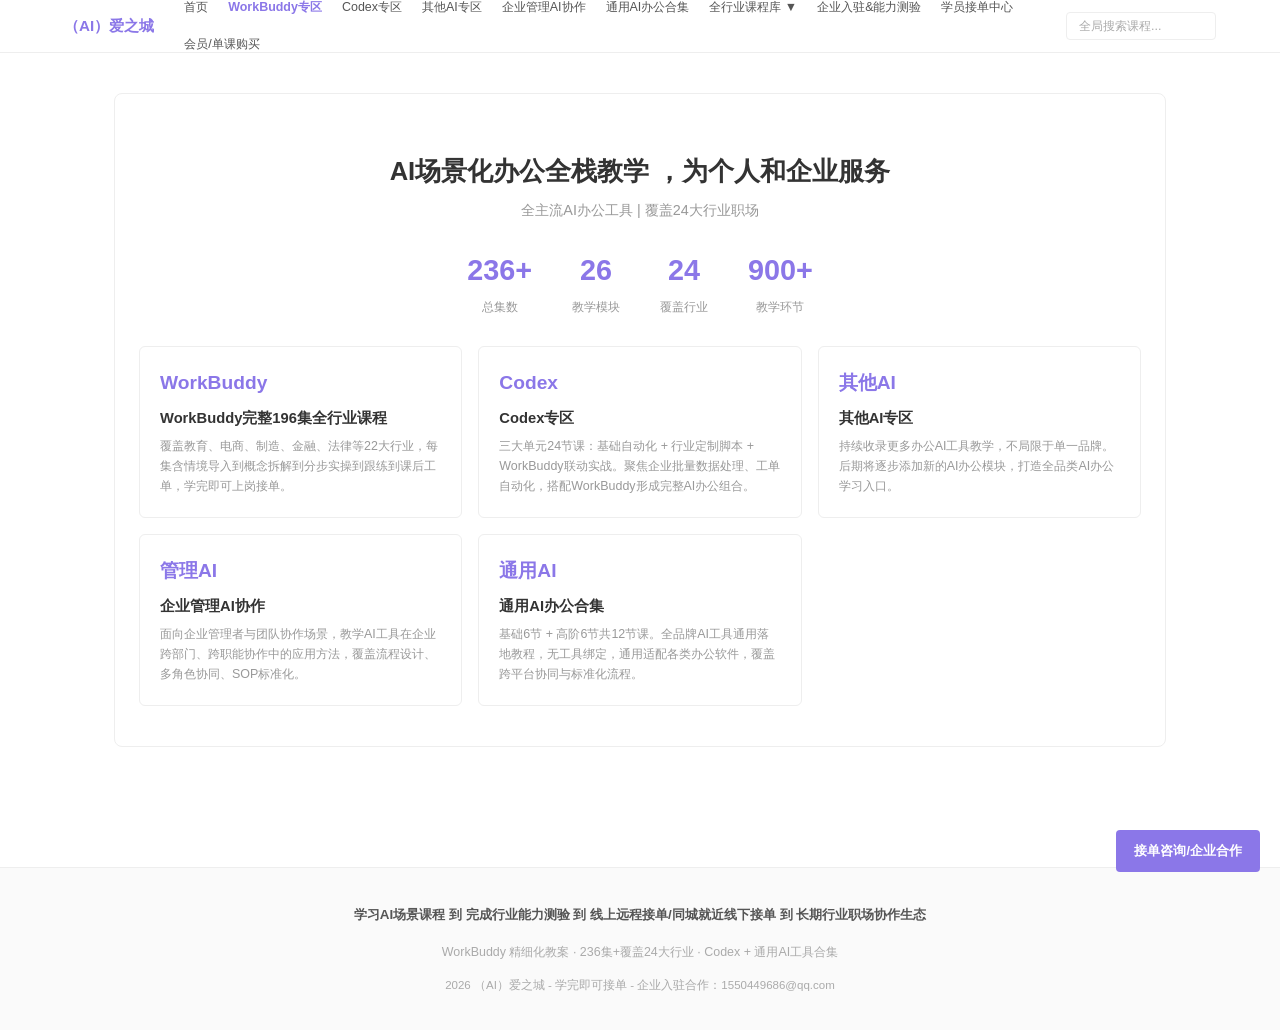
==== commit a967852a: "首页精简: 仅保留导航+Banner+5卡片+页脚-5卡片可点击跳转" ====
--- a/index.html
+++ b/index.html
@@ -58,115 +58,32 @@
     <div class="stat"><div class="num">900+</div><div class="label">教学环节</div></div>
   </div>
   <div class="banner-cards">
-    <div class="banner-card">
+    <a href="workbuddy.html" class="banner-card">
       <div class="bc-icon">WorkBuddy</div>
       <div class="bc-title">WorkBuddy完整196集全行业课程</div>
       <div class="bc-desc">覆盖教育、电商、制造、金融、法律等22大行业，每集含情境导入到概念拆解到分步实操到跟练到课后工单，学完即可上岗接单。</div>
-    </div>
-    <div class="banner-card">
+    </a>
+    <a href="codex.html" class="banner-card">
       <div class="bc-icon">Codex</div>
       <div class="bc-title">Codex专区</div>
       <div class="bc-desc">三大单元24节课：基础自动化 + 行业定制脚本 + WorkBuddy联动实战。聚焦企业批量数据处理、工单自动化，搭配WorkBuddy形成完整AI办公组合。</div>
-    </div>
-    <div class="banner-card">
+    </a>
+    <a href="other-ai.html" class="banner-card">
       <div class="bc-icon">其他AI</div>
       <div class="bc-title">其他AI专区</div>
       <div class="bc-desc">持续收录更多办公AI工具教学，不局限于单一品牌。后期将逐步添加新的AI办公模块，打造全品类AI办公学习入口。</div>
-    </div>
-    <div class="banner-card">
+    </a>
+    <a href="enterprise-ai.html" class="banner-card">
       <div class="bc-icon">管理AI</div>
       <div class="bc-title">企业管理AI协作</div>
       <div class="bc-desc">面向企业管理者与团队协作场景，教学AI工具在企业跨部门、跨职能协作中的应用方法，覆盖流程设计、多角色协同、SOP标准化。</div>
-    </div>
-    <div class="banner-card">
+    </a>
+    <a href="ai-universal.html" class="banner-card">
       <div class="bc-icon">通用AI</div>
       <div class="bc-title">通用AI办公合集</div>
       <div class="bc-desc">基础6节 + 高阶6节共12节课。全品牌AI工具通用落地教程，无工具绑定，通用适配各类办公软件，覆盖跨平台协同与标准化流程。</div>
-    </div>
+    </a>
   </div>
-  <div class="cta-row">
-    <a href="index.html" class="cta-btn cta-free">免费试看2集</a>
-    <a href="index.html" class="cta-btn cta-vip">开通全行业会员 <span class="price-tag price-299">299元/年</span></a>
-    <a href="enterprise.html" class="cta-btn cta-enterprise">企业自主入驻</a>
-    <a href="index.html" class="cta-btn cta-group">学员接单预备群</a>
-  </div>
-</div>
-
-
-
-<div class="tag-bar" style="margin-top:12px;">
-  <span class="tag-item active" onclick="tagFilter('all',this)">全部</span>
-  <span class="tag-item" onclick="tagFilter('wb',this)">WorkBuddy课程</span>
-  <span class="tag-item" onclick="tagFilter('codex',this)">Codex专区</span>
-  <span class="tag-item" onclick="tagFilter('other',this)">其他AI专区</span>
-  <span class="tag-item" onclick="tagFilter('genai',this)">通用AI合集</span>
-  <span class="tag-item tag-local" onclick="tagFilter('local',this)">可就近线下接单</span>
-</div>
-
-
-
-<div style="text-align:center;padding:28px 0;background:#fff;border:1px solid var(--border);border-radius:6px;margin:20px 0;">
-<h3 style="font-size:1.05rem;margin-bottom:16px;font-weight:700;">课程定价</h3>
-<div style="display:flex;gap:16px;justify-content:center;flex-wrap:wrap;">
-<div style="background:var(--bg);border:1px solid var(--border);border-radius:6px;padding:18px;width:170px;">
-<div style="font-size:1.5rem;font-weight:700;color:var(--accent);">99元</div>
-<div style="font-size:0.82rem;color:var(--sub);margin-top:2px;">单课购买</div>
-</div>
-<div style="background:var(--accent-light);border:1px solid var(--accent);border-radius:6px;padding:18px;width:190px;">
-<div style="font-size:0.68rem;color:var(--accent);font-weight:600;">推荐</div>
-<div style="font-size:1.5rem;font-weight:700;color:var(--accent);">299元</div>
-<div style="font-size:0.82rem;color:#555;font-weight:600;">全行业年会员</div>
-</div>
-<div style="background:var(--bg);border:1px solid var(--border);border-radius:6px;padding:18px;width:170px;">
-<div style="font-size:1.5rem;font-weight:700;color:var(--text);">面议</div>
-<div style="font-size:0.82rem;color:var(--sub);margin-top:2px;">企业定制内训包</div>
-</div>
-</div>
-</div>
-<div class="search-bar" style="margin:16px 0;"><input type="text" id="q" placeholder="搜索全部课程关键词..." oninput="var v=this.value.trim();if(v)window.location.href='workbuddy.html?q='+encodeURIComponent(v)"></div>
-<div style="text-align:center;padding:30px 0;">
-
-<div class="pos-filter" style="margin:12px 0;text-align:center;">
-  <span style="font-size:0.82rem;color:var(--sub);">岗位快速筛选：</span>
-  <select onchange="var v=this.value;if(v){var parts=v.split('|');window.location.href='workbuddy.html?ch='+parts[0];}">
-    <option value="">选择行业→岗位</option>
-    <option value="1|1">教育-教务管理专员</option><option value="1|2">教育-课程设计师</option>
-    <option value="2|1">电商-电商运营专员</option><option value="2|2">电商-电商美工</option>
-    <option value="3|1">制造-生产文员</option><option value="3|2">制造-质检专员</option>
-    <option value="4|1">商务-商务助理</option><option value="4|2">商务-客户成功专员</option>
-    <option value="5|1">IT-运维工程师助理</option><option value="5|2">IT-测试工程师助理</option>
-    <option value="6|1">财会-出纳</option><option value="6|2">财会-税务会计</option>
-    <option value="7|1">营销-文案策划</option><option value="7|2">营销-社媒运营</option>
-    <option value="8|1">医疗-医疗文书专员</option>
-    <option value="9|1">法律-法务助理</option>
-    <option value="10|1">新媒体-内容编辑</option><option value="10|2">新媒体-视频剪辑助理</option>
-    <option value="11|1">餐饮-门店店长助理</option>
-    <option value="12|1">房地产-房产经纪人助理</option>
-    <option value="13|1">物流-物流调度员</option>
-    <option value="14|1">游戏-游戏运营</option>
-    <option value="15|1">农业-农业数据员</option>
-    <option value="16|1">政府-行政文秘</option>
-    <option value="17|1">科研-科研助理</option>
-    <option value="23|1">艺术设计-平面设计师</option><option value="23|2">艺术设计-短视频剪辑师</option>
-    <option value="24|1">传统手艺-手作匠人</option><option value="24|2">传统手艺-线上运营专员</option>
-  </select>
-  <span style="font-size:0.72rem;color:var(--sub);margin-left:8px;">支持按行业+岗位双维度检索课程</span>
-</div>
-
-<h2 style="font-size:1.3rem;margin-bottom:20px;">两大教学板块</h2>
-<div style="display:flex;gap:16px;justify-content:center;flex-wrap:wrap;">
-<a href="workbuddy.html" style="flex:1;min-width:280px;max-width:450px;background:var(--accent);color:white;border-radius:6px;padding:28px;text-decoration:none;transition:opacity 0.15s;"><div style="font-size:1.5rem;margin-bottom:6px;">WorkBuddy</div><div style="font-size:0.95rem;font-weight:600;">全行业岗位标准化AI场景实操</div><div style="font-size:0.78rem;opacity:0.8;margin-top:4px;">216集细化教案 · 24大行业</div></a>
-<a href="codex.html" style="flex:1;min-width:280px;max-width:450px;background:var(--text);color:white;border-radius:6px;padding:28px;text-decoration:none;transition:opacity 0.15s;"><div style="font-size:1.5rem;margin-bottom:6px;">Codex</div><div style="font-size:0.95rem;font-weight:600;">企业批量自动化编程扩展</div><div style="font-size:0.78rem;opacity:0.8;margin-top:4px;">三大单元24节课 · 脚本自动化</div></a>
-</div>
-<div style="display:flex;gap:10px;justify-content:center;flex-wrap:wrap;margin-top:18px;">
-<a href="ai-universal.html" style="background:#fff;border:1px solid var(--accent);border-radius:4px;padding:14px 24px;text-decoration:none;color:var(--accent);font-weight:600;font-size:0.84rem;">通用AI办公合集</a>
-<a href="workbuddy.html?ch=23" style="background:#fff;border:1px solid var(--border);border-radius:4px;padding:14px 24px;text-decoration:none;color:var(--text);font-weight:600;font-size:0.84rem;">艺术设计行业</a>
-<a href="workbuddy.html?ch=24" style="background:#fff;border:1px solid var(--border);border-radius:4px;padding:14px 24px;text-decoration:none;color:var(--text);font-weight:600;font-size:0.84rem;">传统手艺/非遗</a>
-</div>
-<div style="margin-top:20px;">
-<a href="enterprise.html" style="display:inline-block;background:var(--accent);color:white;border-radius:4px;padding:12px 28px;text-decoration:none;font-weight:600;font-size:0.84rem;">企业入驻 & 能力测验</a>
-<a href="order-center.html" style="display:inline-block;margin-left:10px;background:#fff;border:1px solid var(--border);color:var(--text);border-radius:4px;padding:12px 28px;text-decoration:none;font-weight:600;font-size:0.84rem;">学员接单中心</a>
-</div>
 </div>
 </div>
 <div class="footer-enhanced">
@@ -175,8 +92,5 @@
   <p style="margin-top:6px;font-size:0.72rem;">2026 （AI）爱之城 - 学完即可接单 - 企业入驻合作：1550449686@qq.com</p>
 </div>
 <a href="enterprise.html" class="float-btn">接单咨询/企业合作</a>
-<script>
-
-</script>
 </body>
 </html>
--- a/styles.css
+++ b/styles.css
@@ -153,7 +153,11 @@
   border-radius: 6px;
   padding: 20px;
   text-align: left;
-}
+  text-decoration: none;
+  display: block;
+  transition: border-color 0.15s;
+}
+a.banner-card:hover { border-color: var(--accent); }
 .banner-card .bc-icon { font-size: 1.2rem; margin-bottom: 6px; color: var(--accent); font-weight: 700; }
 .banner-card .bc-title { font-weight: 700; font-size: 0.92rem; margin-bottom: 6px; color: var(--text); }
 .banner-card .bc-desc { font-size: 0.78rem; color: var(--sub); line-height: 1.6; }
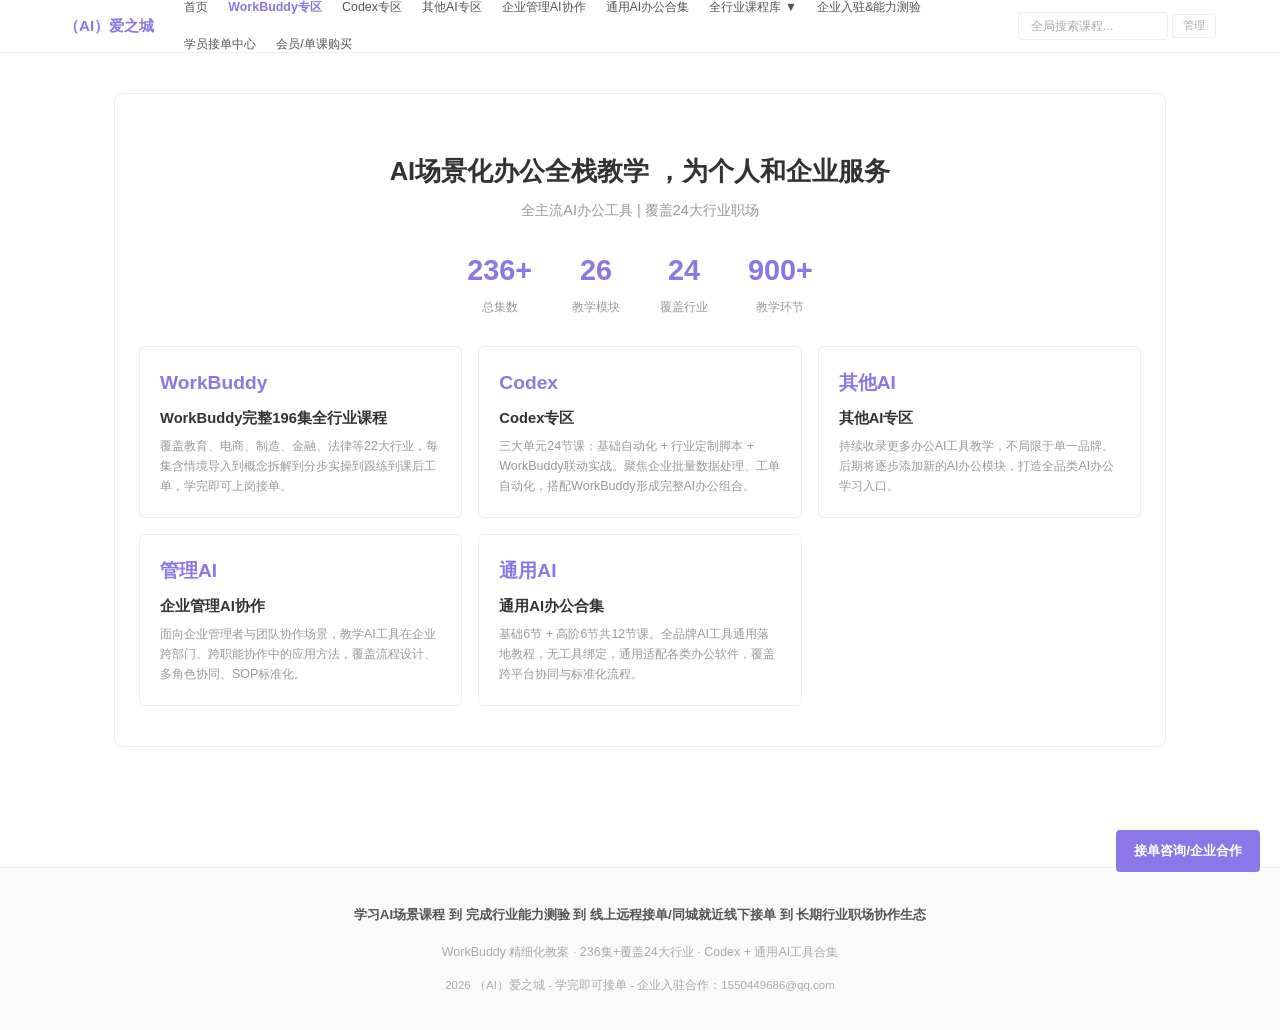
==== commit 765b9320: "新增: 管理员本地视频上传系统-IndexedDB+权限控制+课程/岗位双维度上传-8页面覆盖" ====
--- a/index.html
+++ b/index.html
@@ -92,5 +92,6 @@
   <p style="margin-top:6px;font-size:0.72rem;">2026 （AI）爱之城 - 学完即可接单 - 企业入驻合作：1550449686@qq.com</p>
 </div>
 <a href="enterprise.html" class="float-btn">接单咨询/企业合作</a>
+<script src="admin.js"></script>
 </body>
 </html>
--- a/styles.css
+++ b/styles.css
@@ -527,3 +527,32 @@
 
 /* ====== Smooth transition defaults ====== */
 .top-nav, .category-card, .job-panel, .ability-test-block, .float-btn { transition: opacity 0.2s ease; }
+
+/* ====== Admin Upload System ====== */
+.au-login-btn {
+  margin-left: auto;
+  padding: 4px 10px;
+  border: 1px solid var(--border);
+  border-radius: 3px;
+  background: #fff;
+  color: #aaa;
+  font-size: 0.68rem;
+  cursor: pointer;
+  font-family: inherit;
+  white-space: nowrap;
+}
+.au-login-btn:hover { border-color: var(--accent); color: var(--accent); }
+.au-area { margin-top: 8px; padding: 8px; border: 1px dashed var(--border); border-radius: 4px; }
+.au-area .au-btn {
+  padding: 4px 10px; border: 1px solid var(--border); border-radius: 3px;
+  background: #fff; color: #888; font-size: 0.68rem; cursor: pointer;
+  font-family: inherit; margin-right: 4px;
+}
+.au-area .au-btn:hover { border-color: var(--accent); color: var(--accent); }
+.au-area .au-del:hover { border-color: #e17055; color: #e17055; }
+.au-file { display: none; }
+.au-hint { font-size: 0.62rem; color: #bbb; margin-top: 4px; }
+.au-preview { margin-top: 6px; }
+.au-video { width: 100%; max-width: 360px; border-radius: 4px; border: 1px solid var(--border); background: #000; }
+.au-actions { margin-top: 4px; display: flex; gap: 4px; }
+@media(max-width:768px){ .au-video{max-width:100%;} }
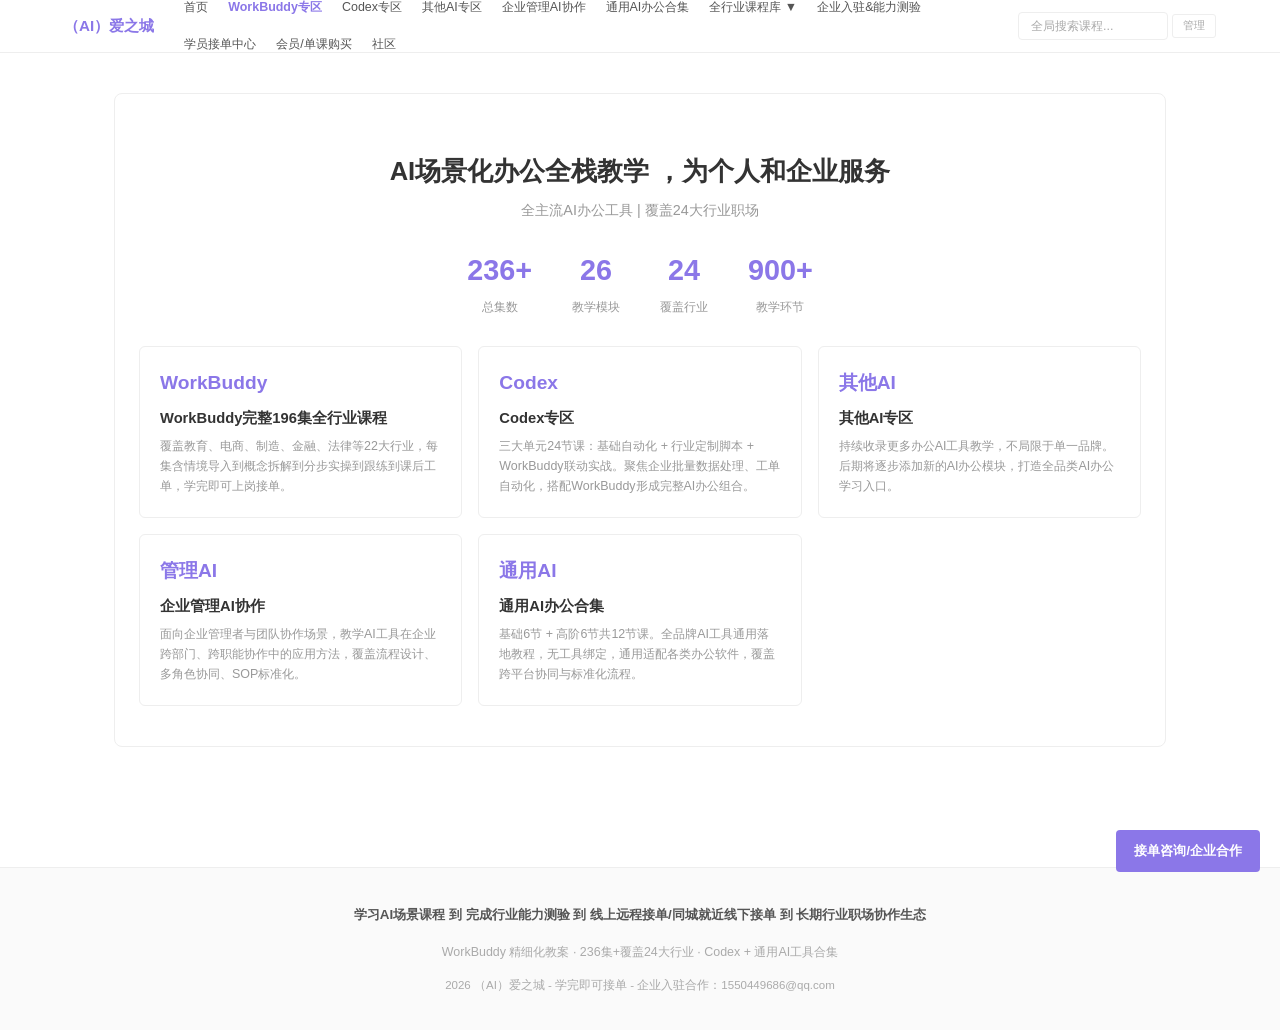
==== commit e88b08b2: "新增: 社区模块-交流讨论+好友系统+个人中心-localStorage持久化-全站导航入口" ====
--- a/index.html
+++ b/index.html
@@ -41,6 +41,7 @@
       <a href="enterprise.html">企业入驻&amp;能力测验</a>
       <a href="order-center.html">学员接单中心</a>
       <a href="enterprise.html#pricing">会员/单课购买</a>
+      <a href="community.html">社区</a>
     </div>
     <div class="nav-search">
       <input type="text" id="navSearch" placeholder="全局搜索课程..." oninput="applyFilters()">
